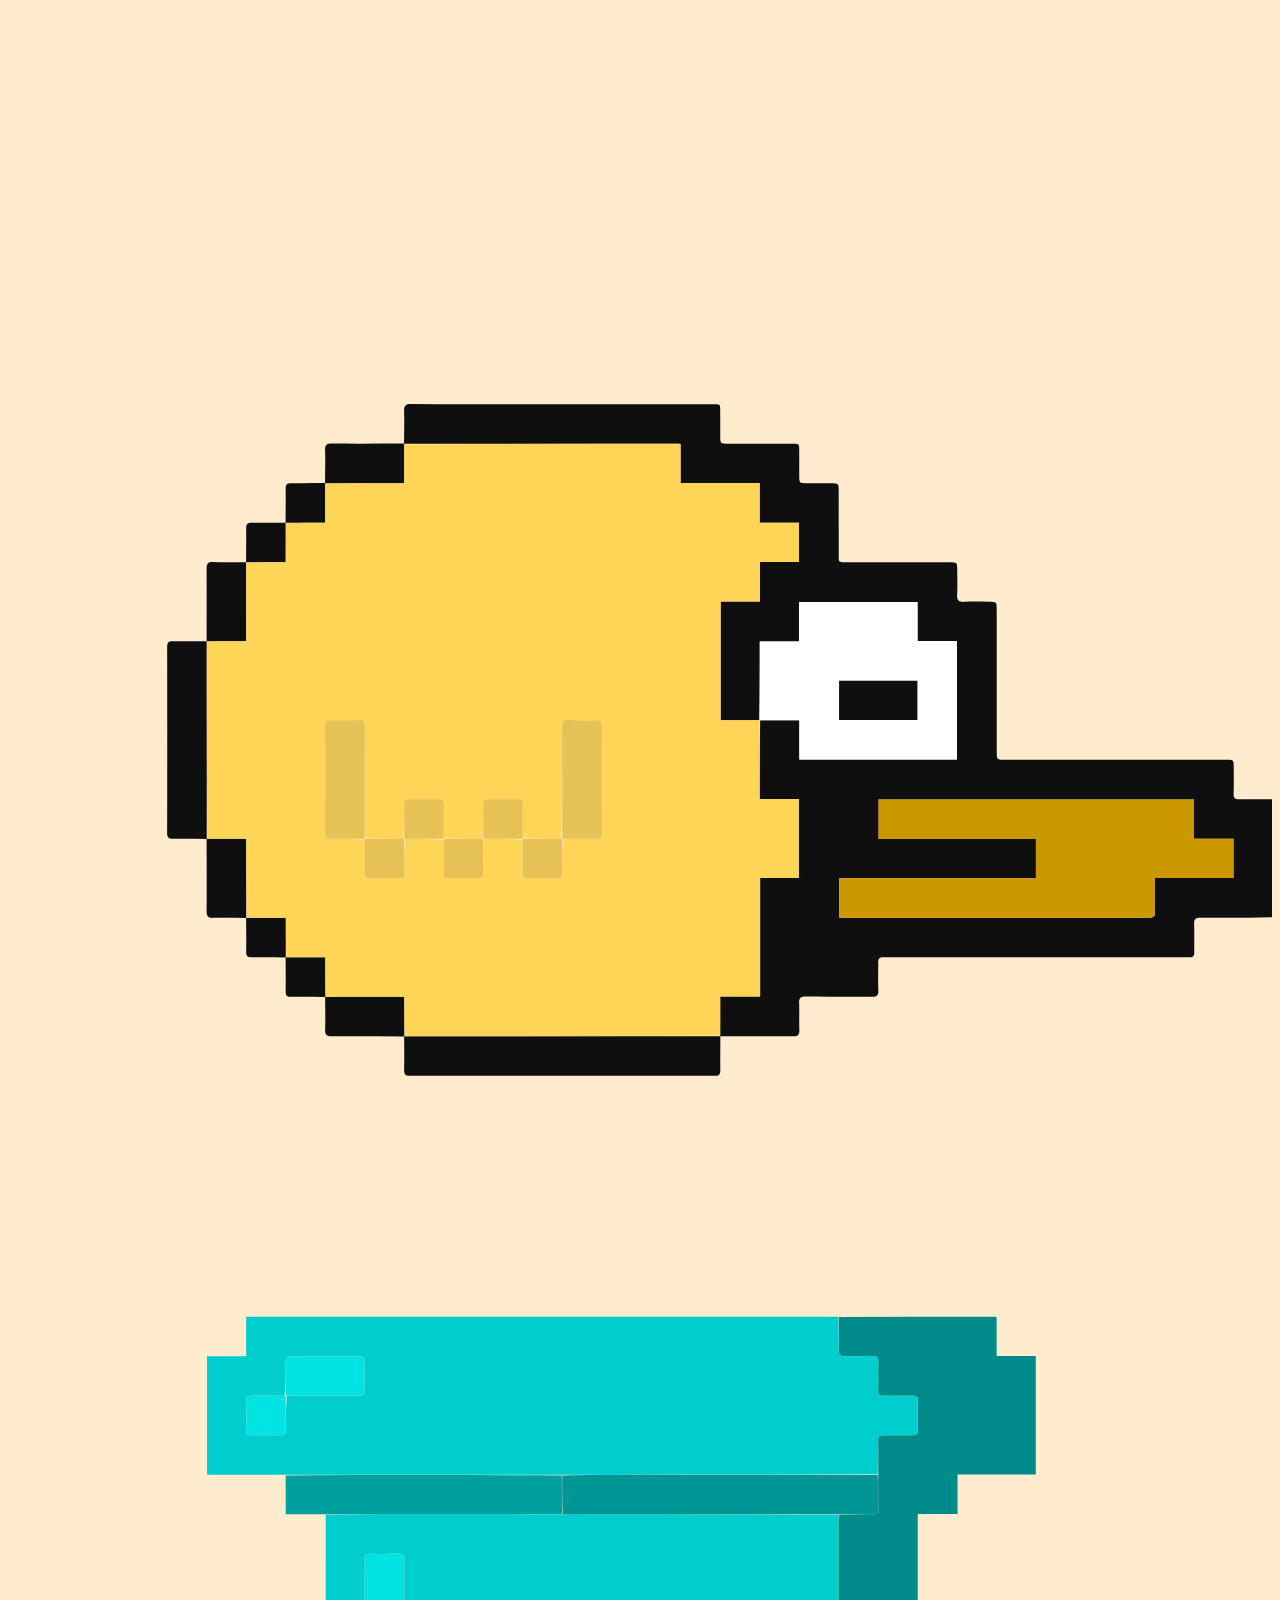
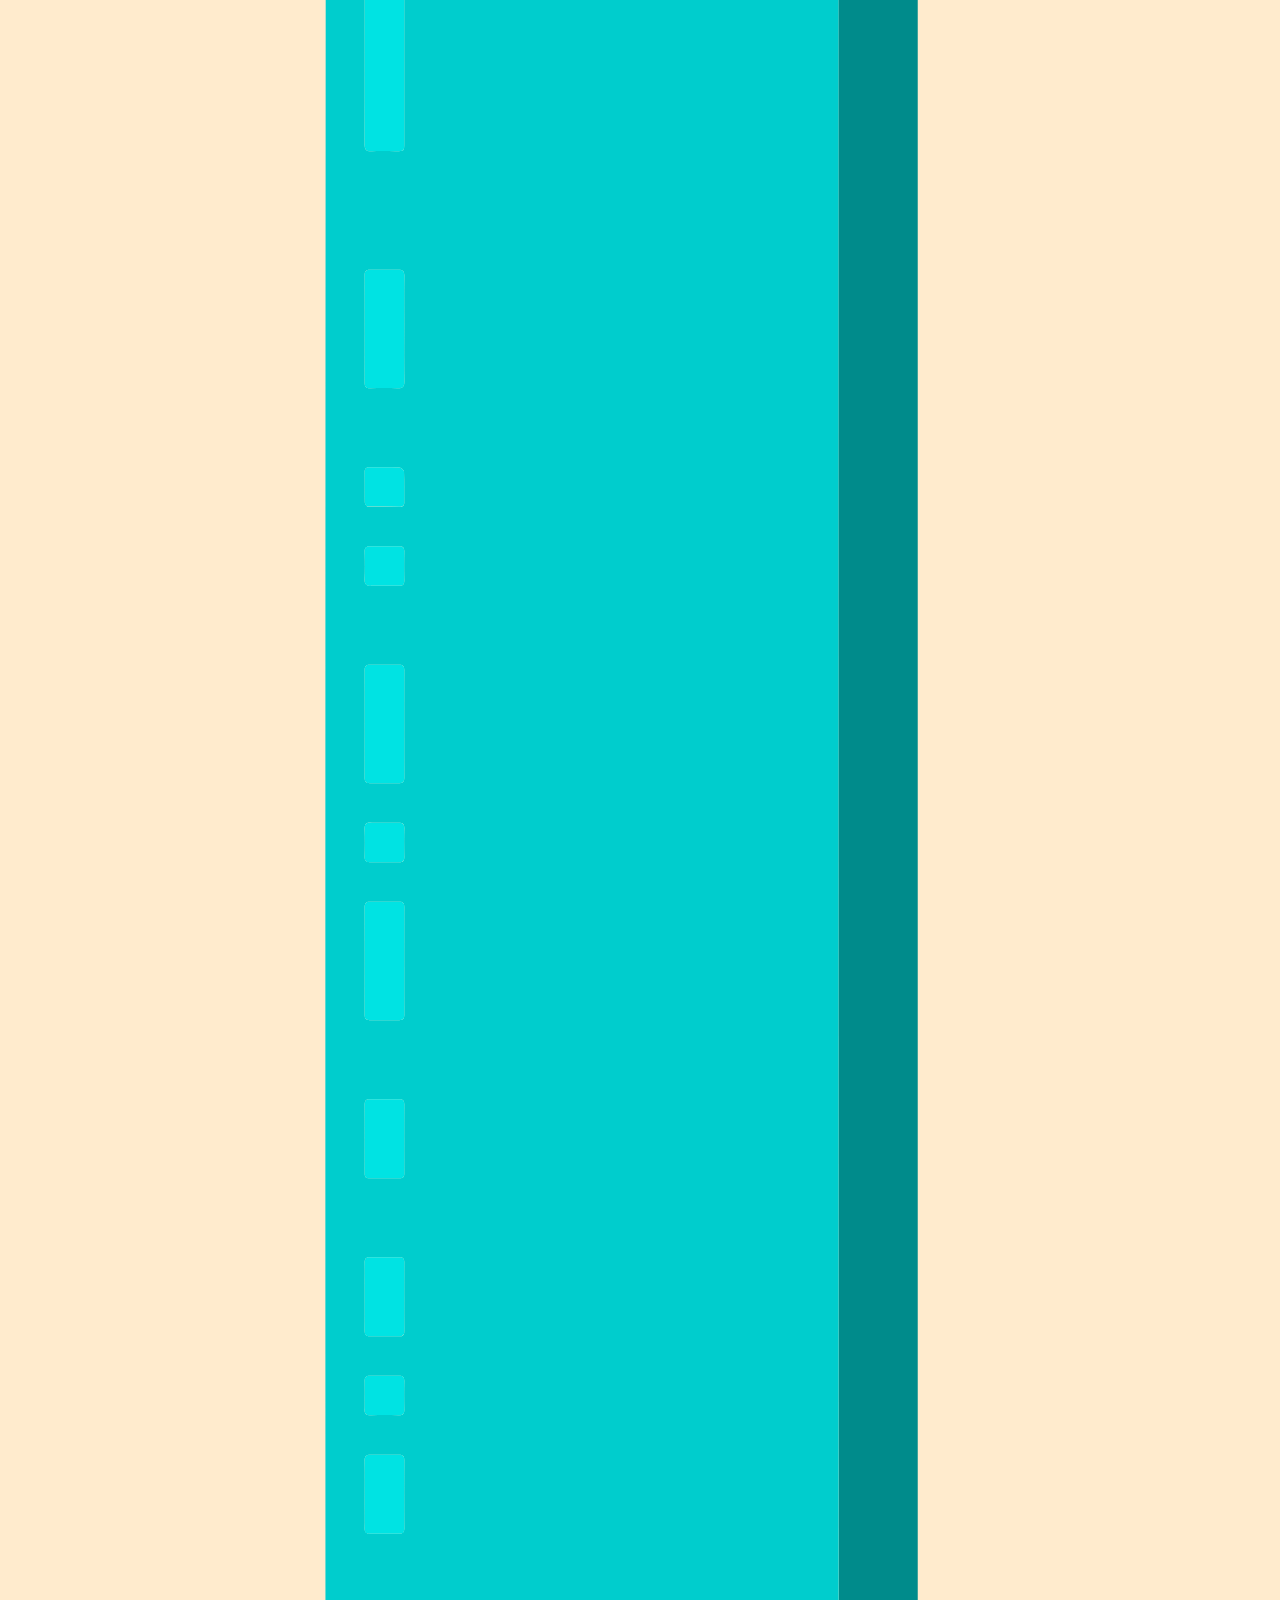
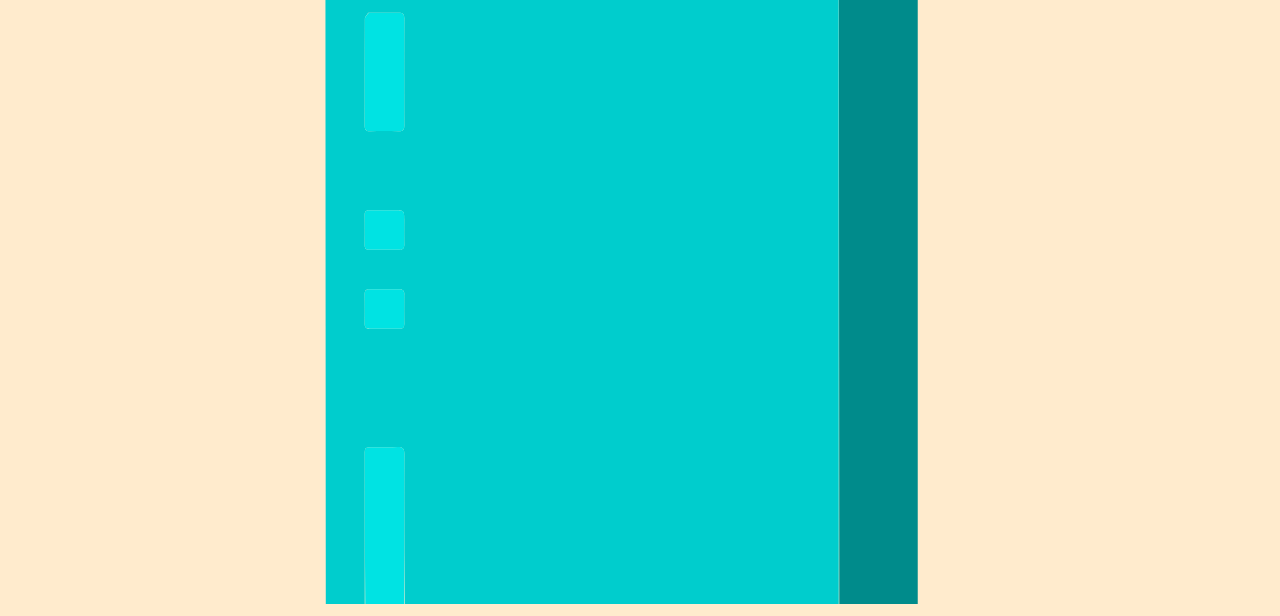
==== flappy-bird/index.html @ a958e541 "tussen commit" ====
<!DOCTYPE html>
<html lang="en">
<head>
    <title>Document</title>
    <meta charset="UTF-8">
    <meta name="viewport" content="width=device-width, initial-scale=1.0">
    <link rel="stylesheet" href="stylesheet.css">
</head>
<body>
    <div id="bird"><img src="bird.svg" alt="Colored SVG">    </div>
    <div id="pipes">
        <div id="pipe"><img id="pipe-img" src="pipe.svg" alt=""></div>
    </div>
    
    <script src="scripts.js"></script>
</body>
</html>
---- flappy-bird/stylesheet.css ----
html {
    background-color: blanchedalmond;
}
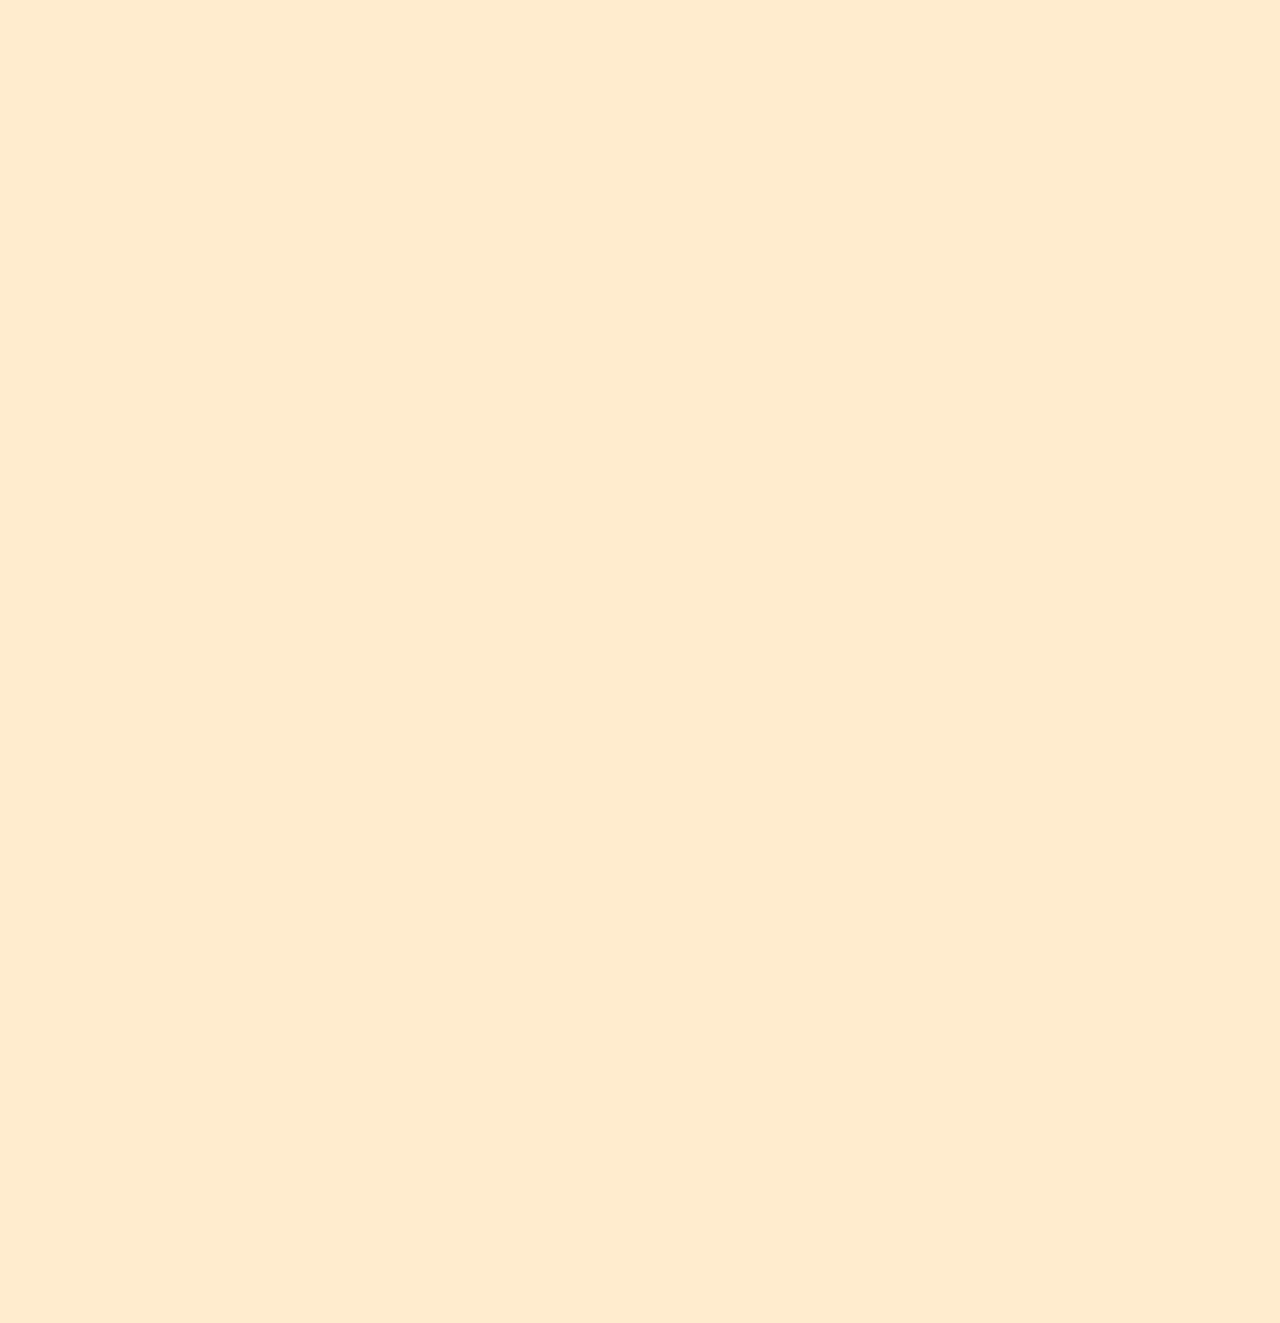
==== commit 44aae2a6: "tussen commit" ====
--- a/flappy-bird/index.html
+++ b/flappy-bird/index.html
@@ -4,14 +4,17 @@
     <title>Document</title>
     <meta charset="UTF-8">
     <meta name="viewport" content="width=device-width, initial-scale=1.0">
-    <link rel="stylesheet" href="stylesheet.css">
+    <link rel="stylesheet" href="bestanden/stylesheet.css">
 </head>
 <body>
-    <div id="bird"><img src="bird.svg" alt="Colored SVG">    </div>
-    <div id="pipes">
-        <div id="pipe"><img id="pipe-img" src="pipe.svg" alt=""></div>
+    <!-- <div id="bird"><img id="bird-img" src="bestanden/images/bird.svg" alt="vogel></div> -->
+    
+    <div id="pipe-og" class="pipe">
+        <img id="pipe-img-top" class="pipe-img" src="bestanden/images/pipe.svg" alt="">
+        <img id="pipe-img-bottom" class="pipe-img" src="bestanden/images/pipe.svg" alt="">
     </div>
-    
-    <script src="scripts.js"></script>
+
+    <script src="bestanden/colors.js"></script>
+    <script src="bestanden/scripts.js"></script>
 </body>
 </html>--- a/flappy-bird/bestanden/stylesheet.css
+++ b/flappy-bird/bestanden/stylesheet.css
@@ -0,0 +1,41 @@
+html {
+    background-color: blanchedalmond;
+}
+
+body {
+    overflow: hidden;
+}
+
+#bird-img {
+    height: 300px;
+}
+
+#pipes{
+    position: absolute;
+    z-index: 1;
+    right: 0;
+    right: -9999px;
+    top: 50%;
+    transform: translate(-50%, -50%);
+    height: 100%;
+}
+
+.pipe {
+    display: flex;
+    flex-direction: column;
+    gap: 150px;
+    transform: translate(-50%, -50%);
+    top: 50%;
+}
+
+#pipe-img-top {
+    transform: scaleY(-1);
+}
+
+.pipe-img {
+    height: 600px;
+}
+
+#pipe-og {
+    display: none;
+}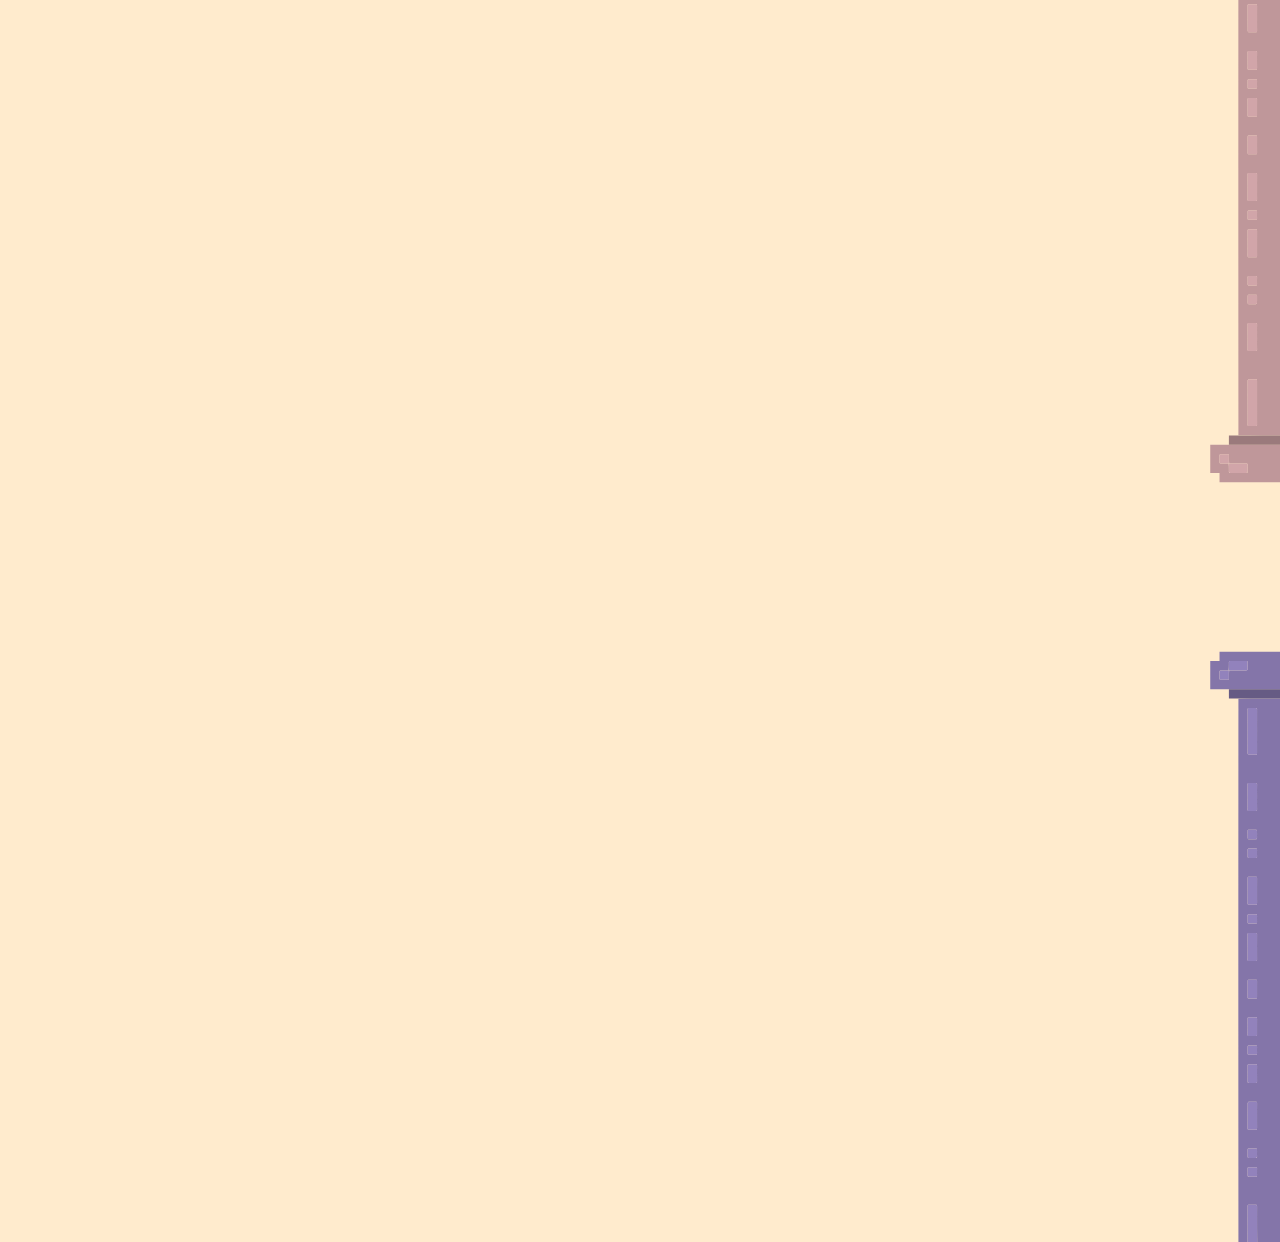
==== commit a7c0f39b: "pijpen dynamisch gemaakt" ====
--- a/flappy-bird/index.html
+++ b/flappy-bird/index.html
@@ -4,6 +4,7 @@
     <title>Document</title>
     <meta charset="UTF-8">
     <meta name="viewport" content="width=device-width, initial-scale=1.0">
+    <link rel="icon" type="image/x-icon" href="bestanden/images/favicon.ico">
     <link rel="stylesheet" href="bestanden/stylesheet.css">
 </head>
 <body>
--- a/flappy-bird/bestanden/stylesheet.css
+++ b/flappy-bird/bestanden/stylesheet.css
@@ -26,6 +26,7 @@
     gap: 150px;
     transform: translate(-50%, -50%);
     top: 50%;
+    width: fit-content;
 }
 
 #pipe-img-top {
@@ -34,8 +35,4 @@
 
 .pipe-img {
     height: 600px;
-}
-
-#pipe-og {
-    display: none;
 }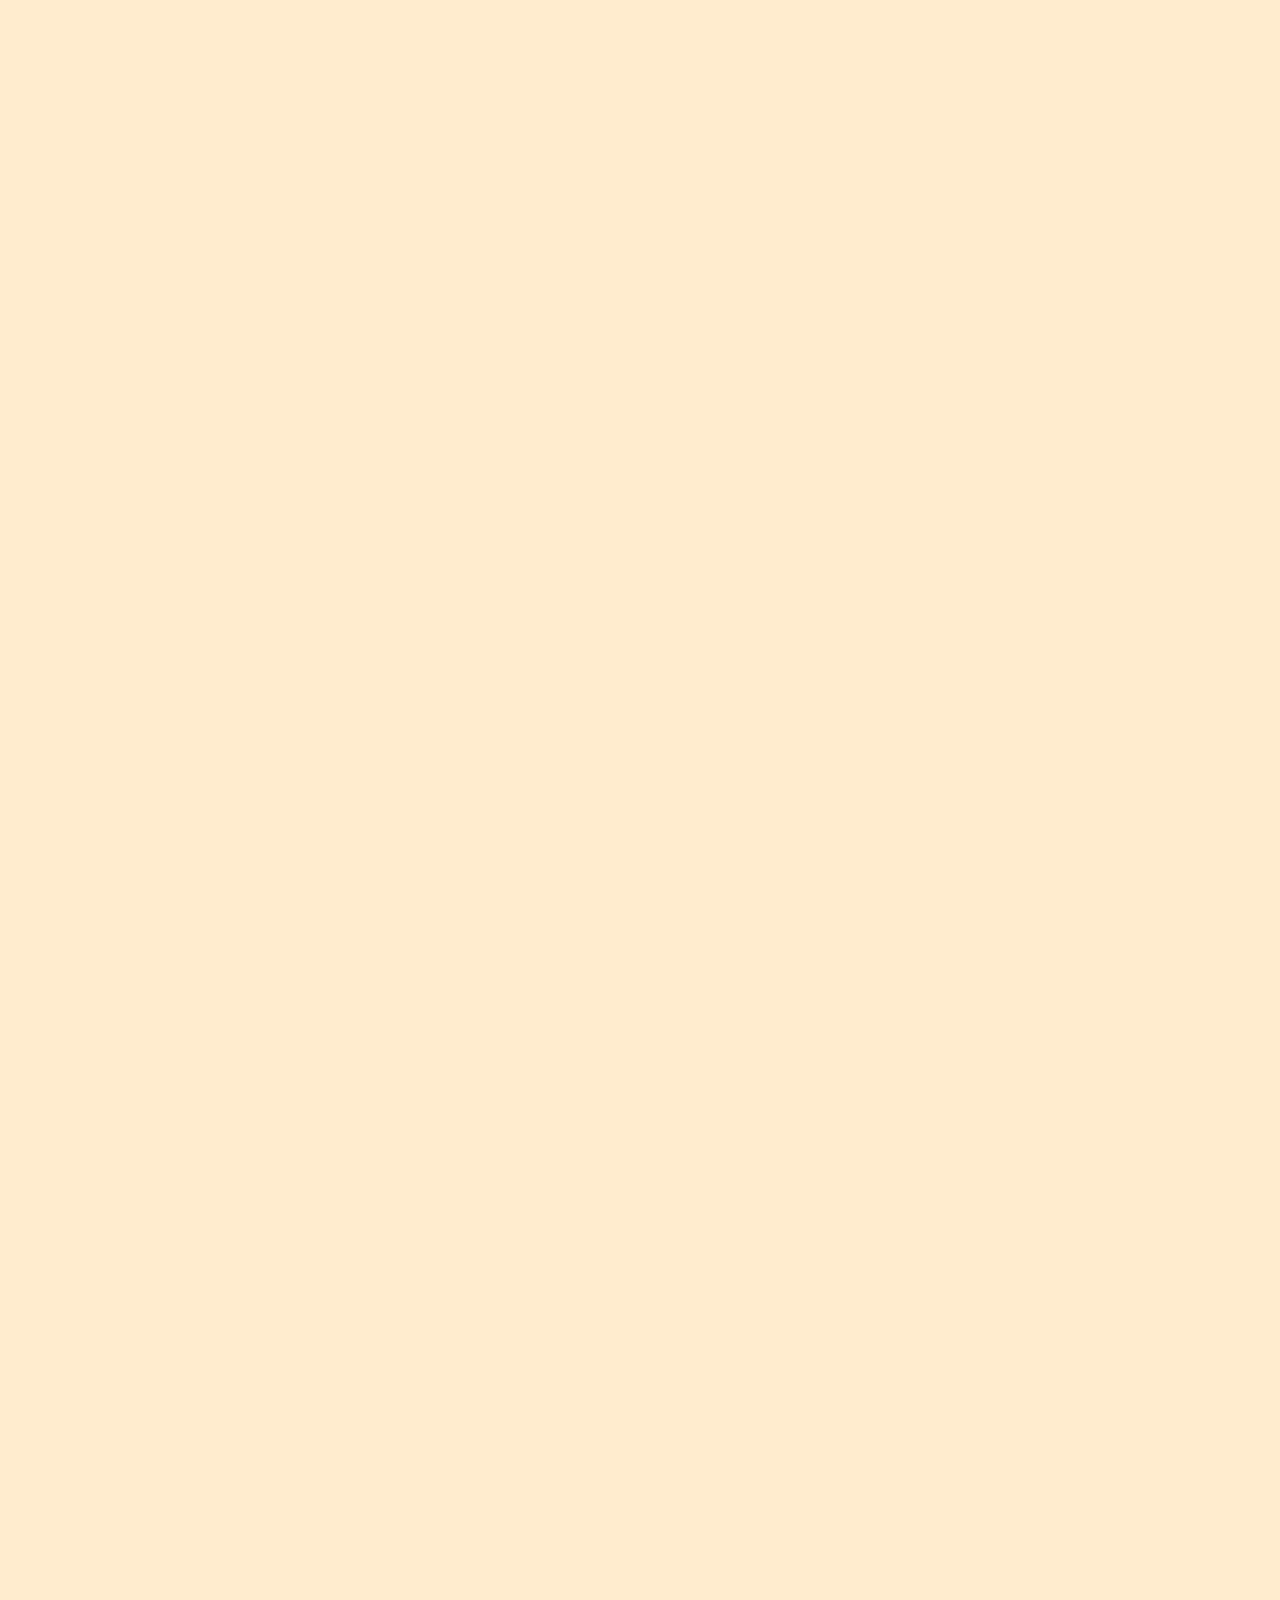
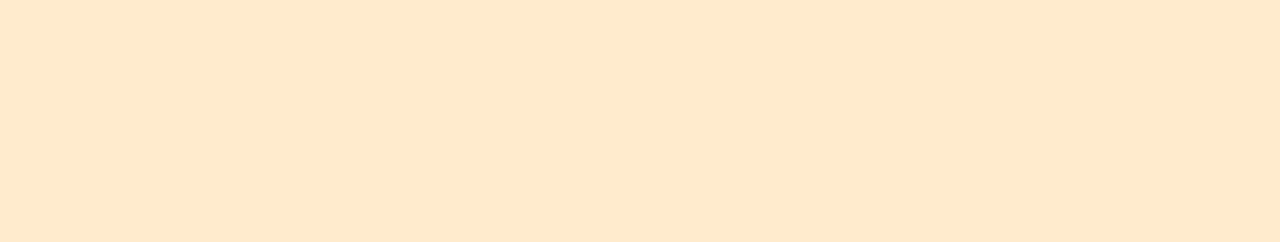
==== commit ac0c2f47: "meta spul" ====
--- a/flappy-bird/index.html
+++ b/flappy-bird/index.html
@@ -3,6 +3,9 @@
 <head>
     <title>Document</title>
     <meta charset="UTF-8">
+    <meta name="description" content="Dit is een persoonlijk project die ik maak, ik probeer flappy bird te maken in JS.">
+    <meta name="keywords" content="project, dion, gierman, beau, flappy bird, spel">
+    <meta name="author" content="Dion Beau Gierman">
     <meta name="viewport" content="width=device-width, initial-scale=1.0">
     <link rel="icon" type="image/x-icon" href="bestanden/images/favicon.ico">
     <link rel="stylesheet" href="bestanden/stylesheet.css">
--- a/flappy-bird/bestanden/stylesheet.css
+++ b/flappy-bird/bestanden/stylesheet.css
@@ -8,16 +8,6 @@
 
 #bird-img {
     height: 300px;
-}
-
-#pipes{
-    position: absolute;
-    z-index: 1;
-    right: 0;
-    right: -9999px;
-    top: 50%;
-    transform: translate(-50%, -50%);
-    height: 100%;
 }
 
 .pipe {
@@ -34,5 +24,5 @@
 }
 
 .pipe-img {
-    height: 600px;
+    height: 1200px;
 }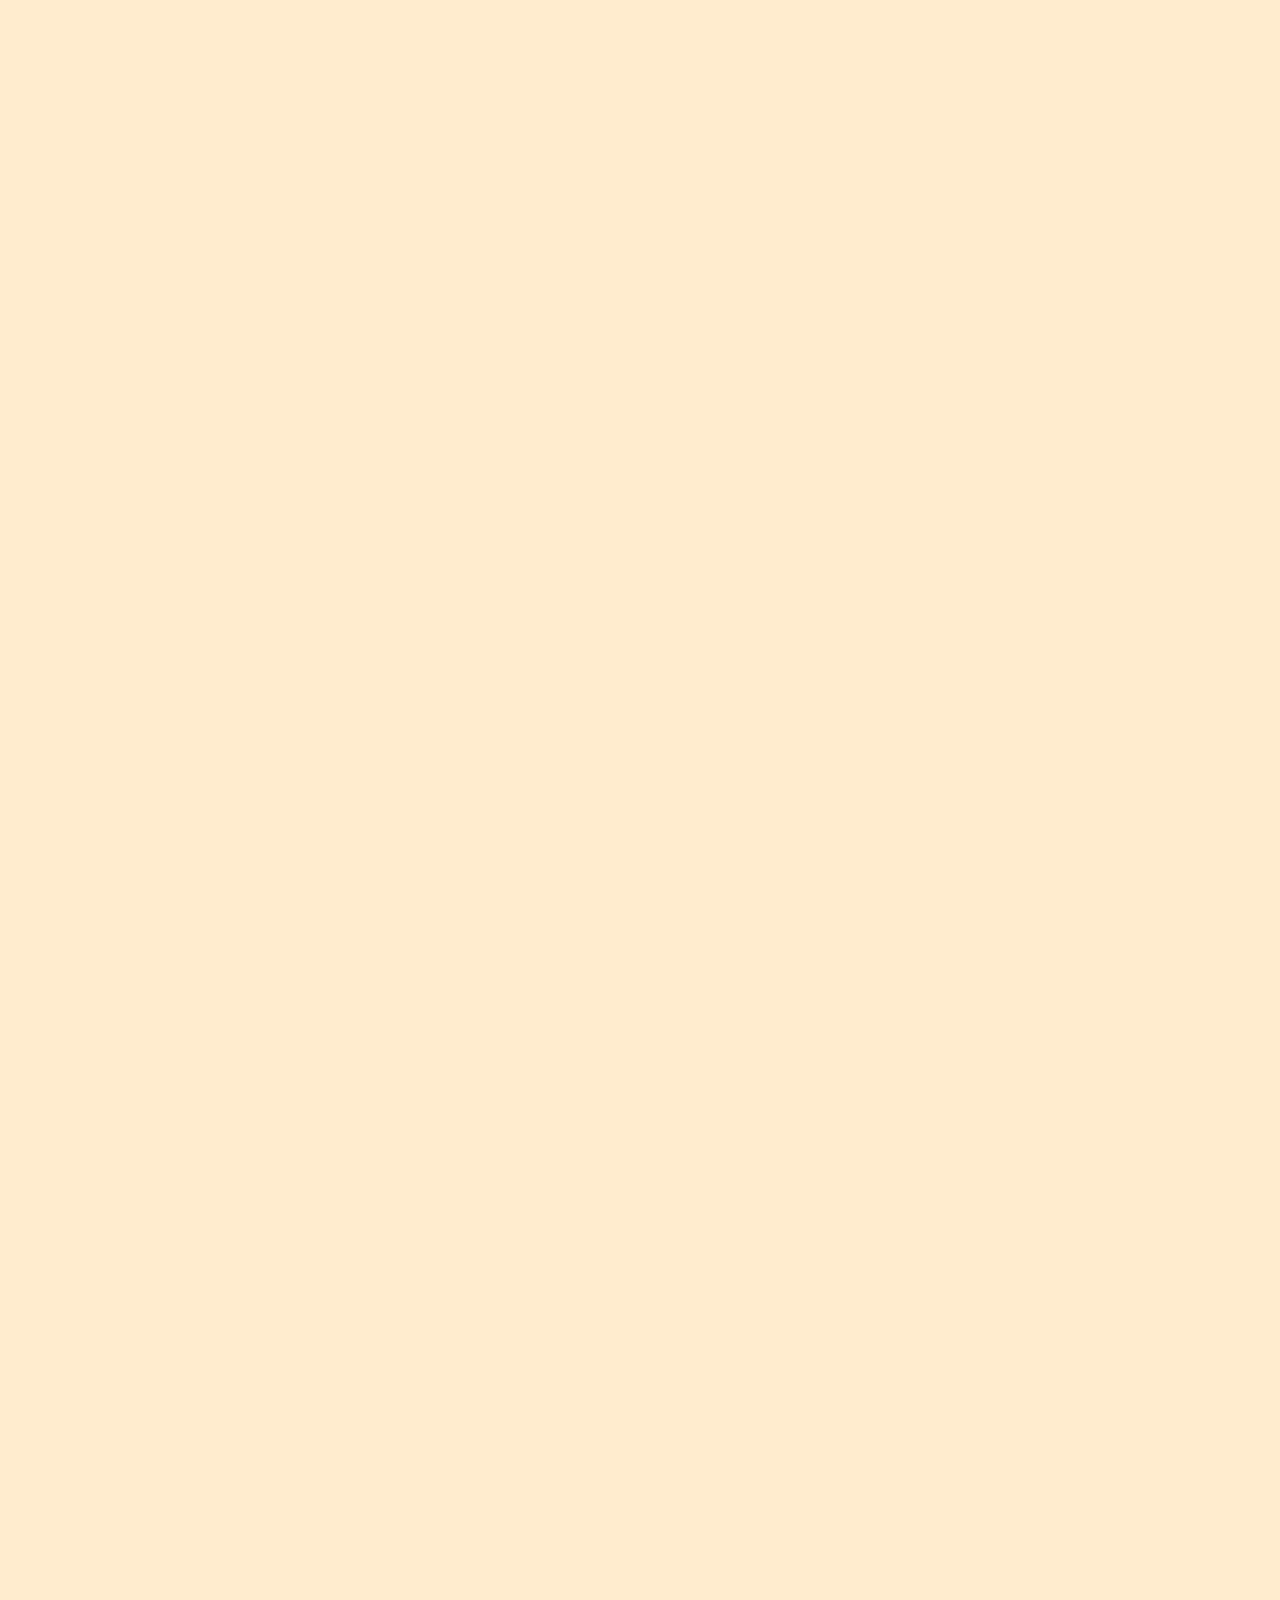
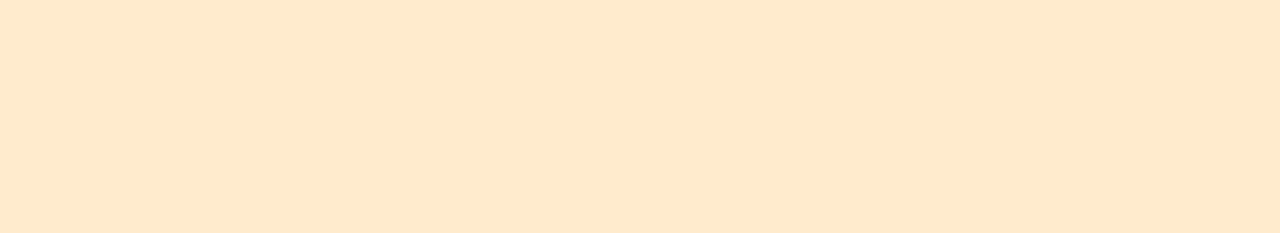
==== commit 43db322d: "head" ====
--- a/flappy-bird/index.html
+++ b/flappy-bird/index.html
@@ -2,12 +2,18 @@
 <html lang="en">
 <head>
     <title>Document</title>
+
+    <!-- meta spul -->
     <meta charset="UTF-8">
     <meta name="description" content="Dit is een persoonlijk project die ik maak, ik probeer flappy bird te maken in JS.">
     <meta name="keywords" content="project, dion, gierman, beau, flappy bird, spel">
     <meta name="author" content="Dion Beau Gierman">
     <meta name="viewport" content="width=device-width, initial-scale=1.0">
+    
+    <!-- favicon -->
     <link rel="icon" type="image/x-icon" href="bestanden/images/favicon.ico">
+    
+    <!-- custom style -->
     <link rel="stylesheet" href="bestanden/stylesheet.css">
 </head>
 <body>
@@ -18,6 +24,7 @@
         <img id="pipe-img-bottom" class="pipe-img" src="bestanden/images/pipe.svg" alt="">
     </div>
 
+    <!-- scripts -->
     <script src="bestanden/colors.js"></script>
     <script src="bestanden/scripts.js"></script>
 </body>
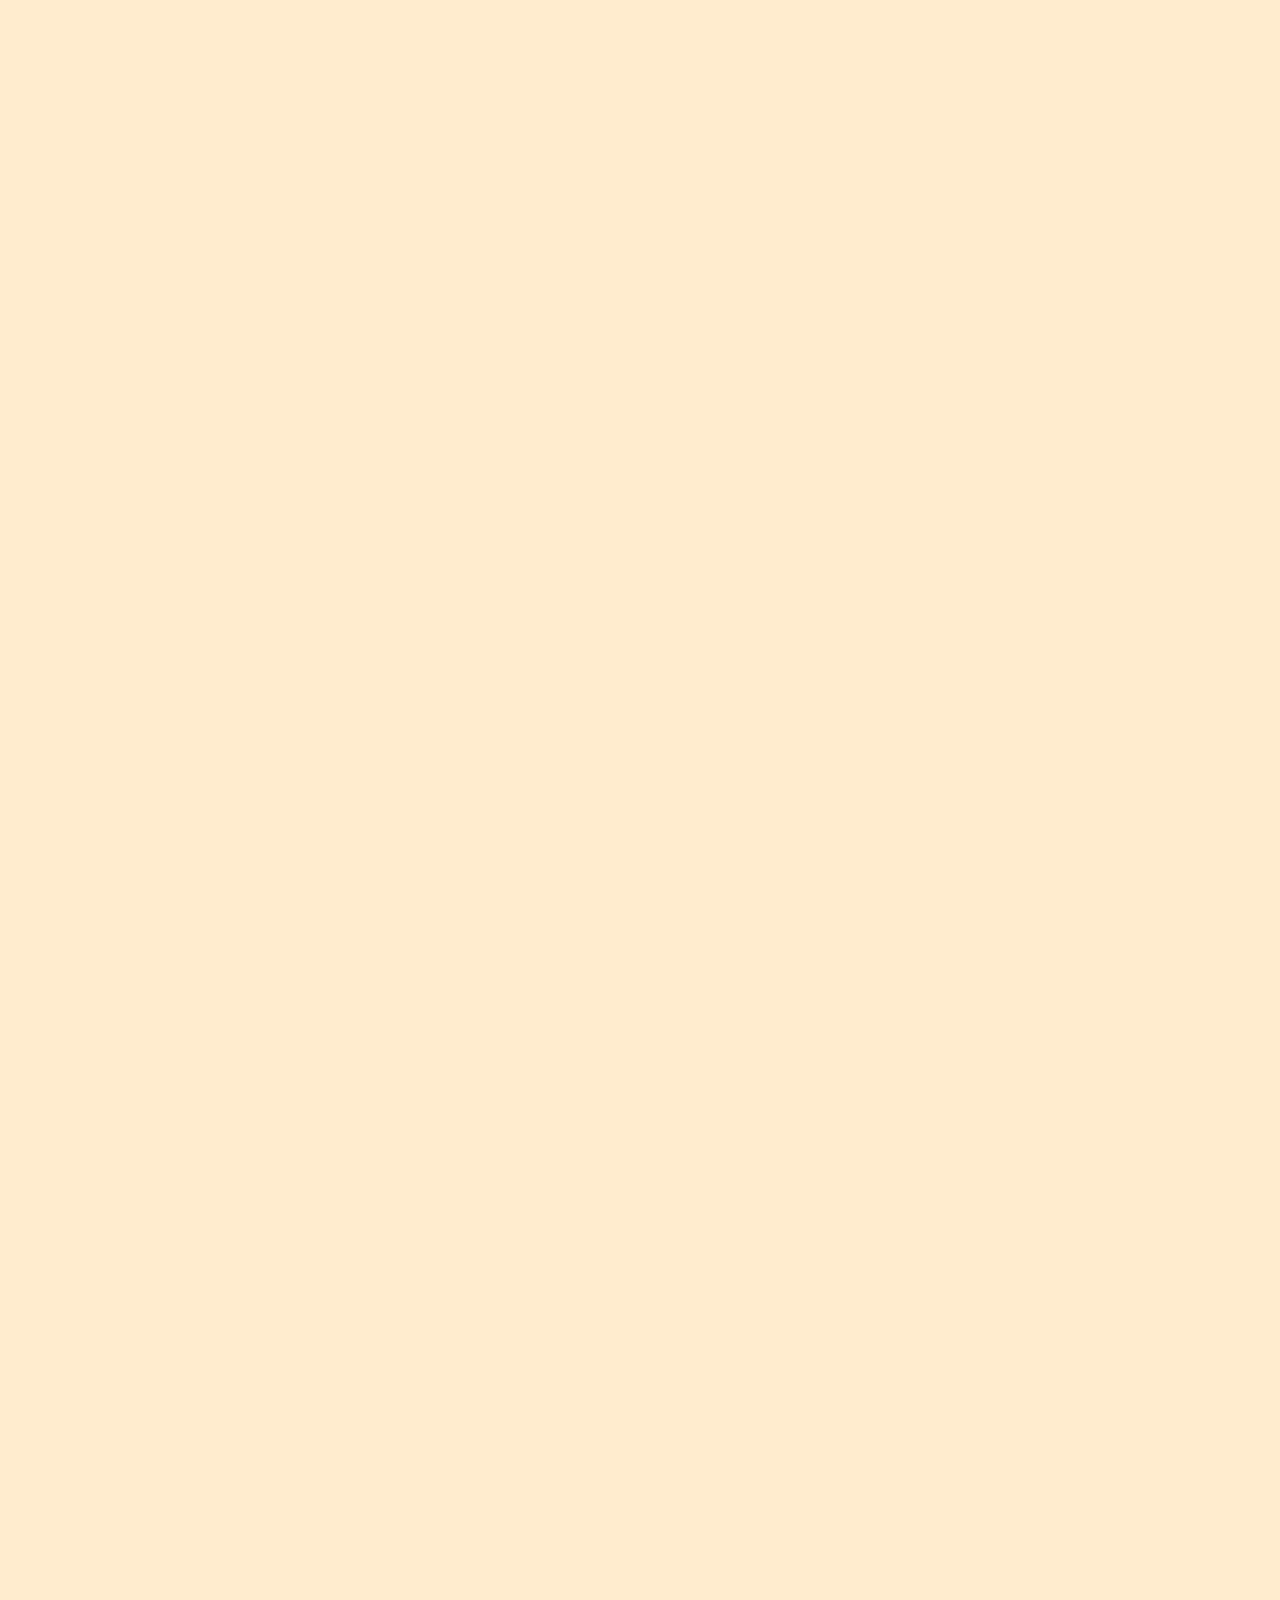
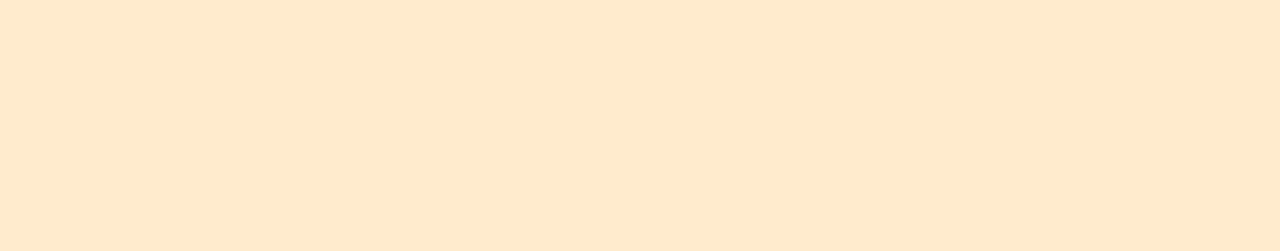
==== commit d017ce76: "new favicons" ====
--- a/flappy-bird/index.html
+++ b/flappy-bird/index.html
@@ -11,7 +11,7 @@
     <meta name="viewport" content="width=device-width, initial-scale=1.0">
     
     <!-- favicon -->
-    <link rel="icon" type="image/x-icon" href="bestanden/images/favicon.ico">
+    <link rel="icon" type="image/x-icon" href="bestanden/images/icon.ico">
     
     <!-- custom style -->
     <link rel="stylesheet" href="bestanden/stylesheet.css">
--- a/flappy-bird/bestanden/stylesheet.css
+++ b/flappy-bird/bestanden/stylesheet.css
@@ -1,28 +1 @@
-html {
-    background-color: blanchedalmond;
-}
-
-body {
-    overflow: hidden;
-}
-
-#bird-img {
-    height: 300px;
-}
-
-.pipe {
-    display: flex;
-    flex-direction: column;
-    gap: 150px;
-    transform: translate(-50%, -50%);
-    top: 50%;
-    width: fit-content;
-}
-
-#pipe-img-top {
-    transform: scaleY(-1);
-}
-
-.pipe-img {
-    height: 1200px;
-}+html{background-color:blanchedalmond}body{overflow:hidden}#bird-img{height:300px}.pipe{display:-webkit-box;display:-ms-flexbox;display:flex;-webkit-box-orient:vertical;-webkit-box-direction:normal;-ms-flex-direction:column;flex-direction:column;gap:150px;-webkit-transform:translate(-50%,-50%);transform:translate(-50%,-50%);top:50%;width:-webkit-fit-content;width:-moz-fit-content;width:fit-content}#pipe-img-top{-webkit-transform:scaleY(-1);transform:scaleY(-1)}.pipe-img{height:1200px}